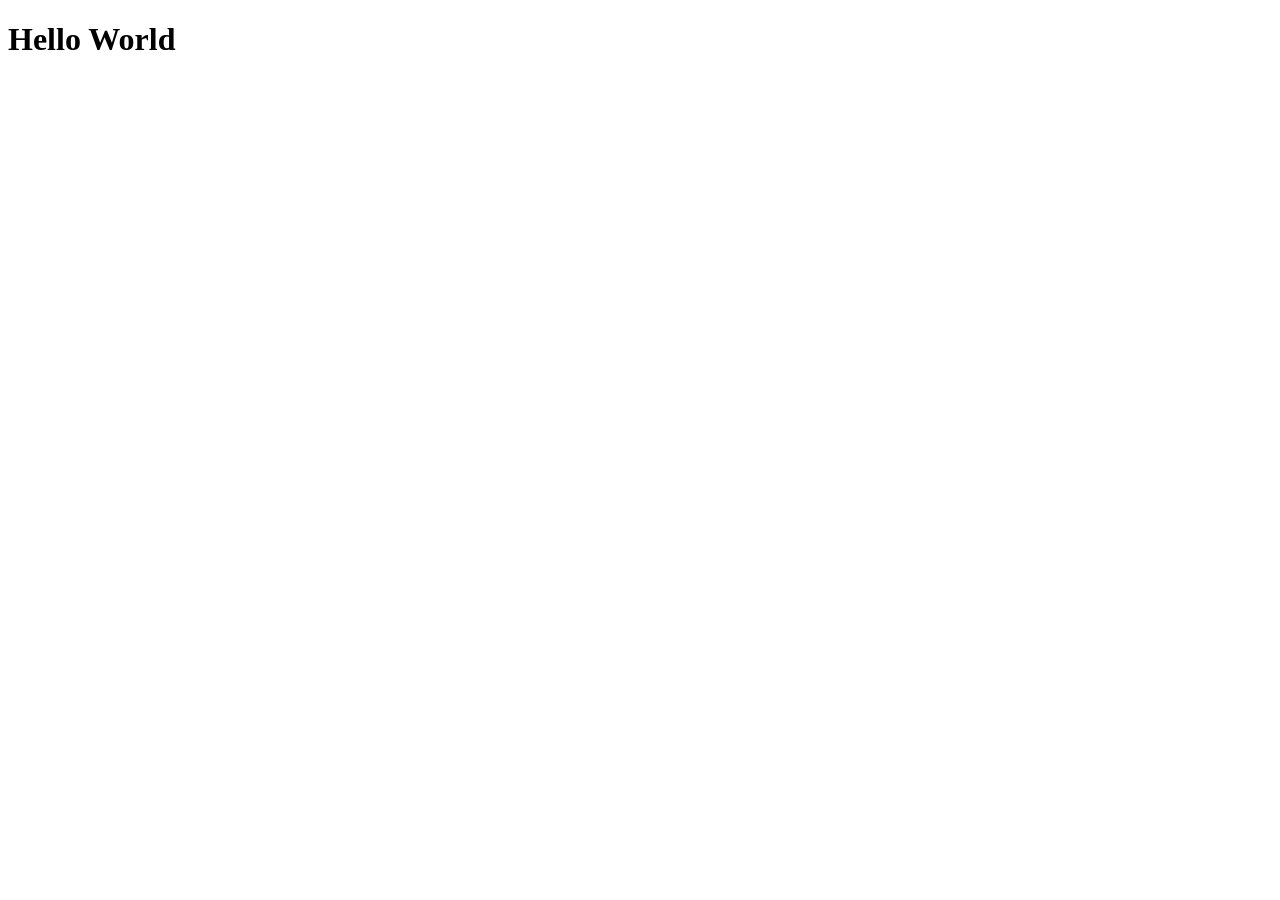
==== index.html @ 066d6e06 "Initial commit" ====
<!DOCTYPE html>
<html lang="en">
<head>
    <meta charset="UTF-8">
    <meta name="viewport" content="width=device-width, initial-scale=1.0">
    <title>Document</title>
</head>
<body>
    <h1>Hello World</h1>
</body>
</html>
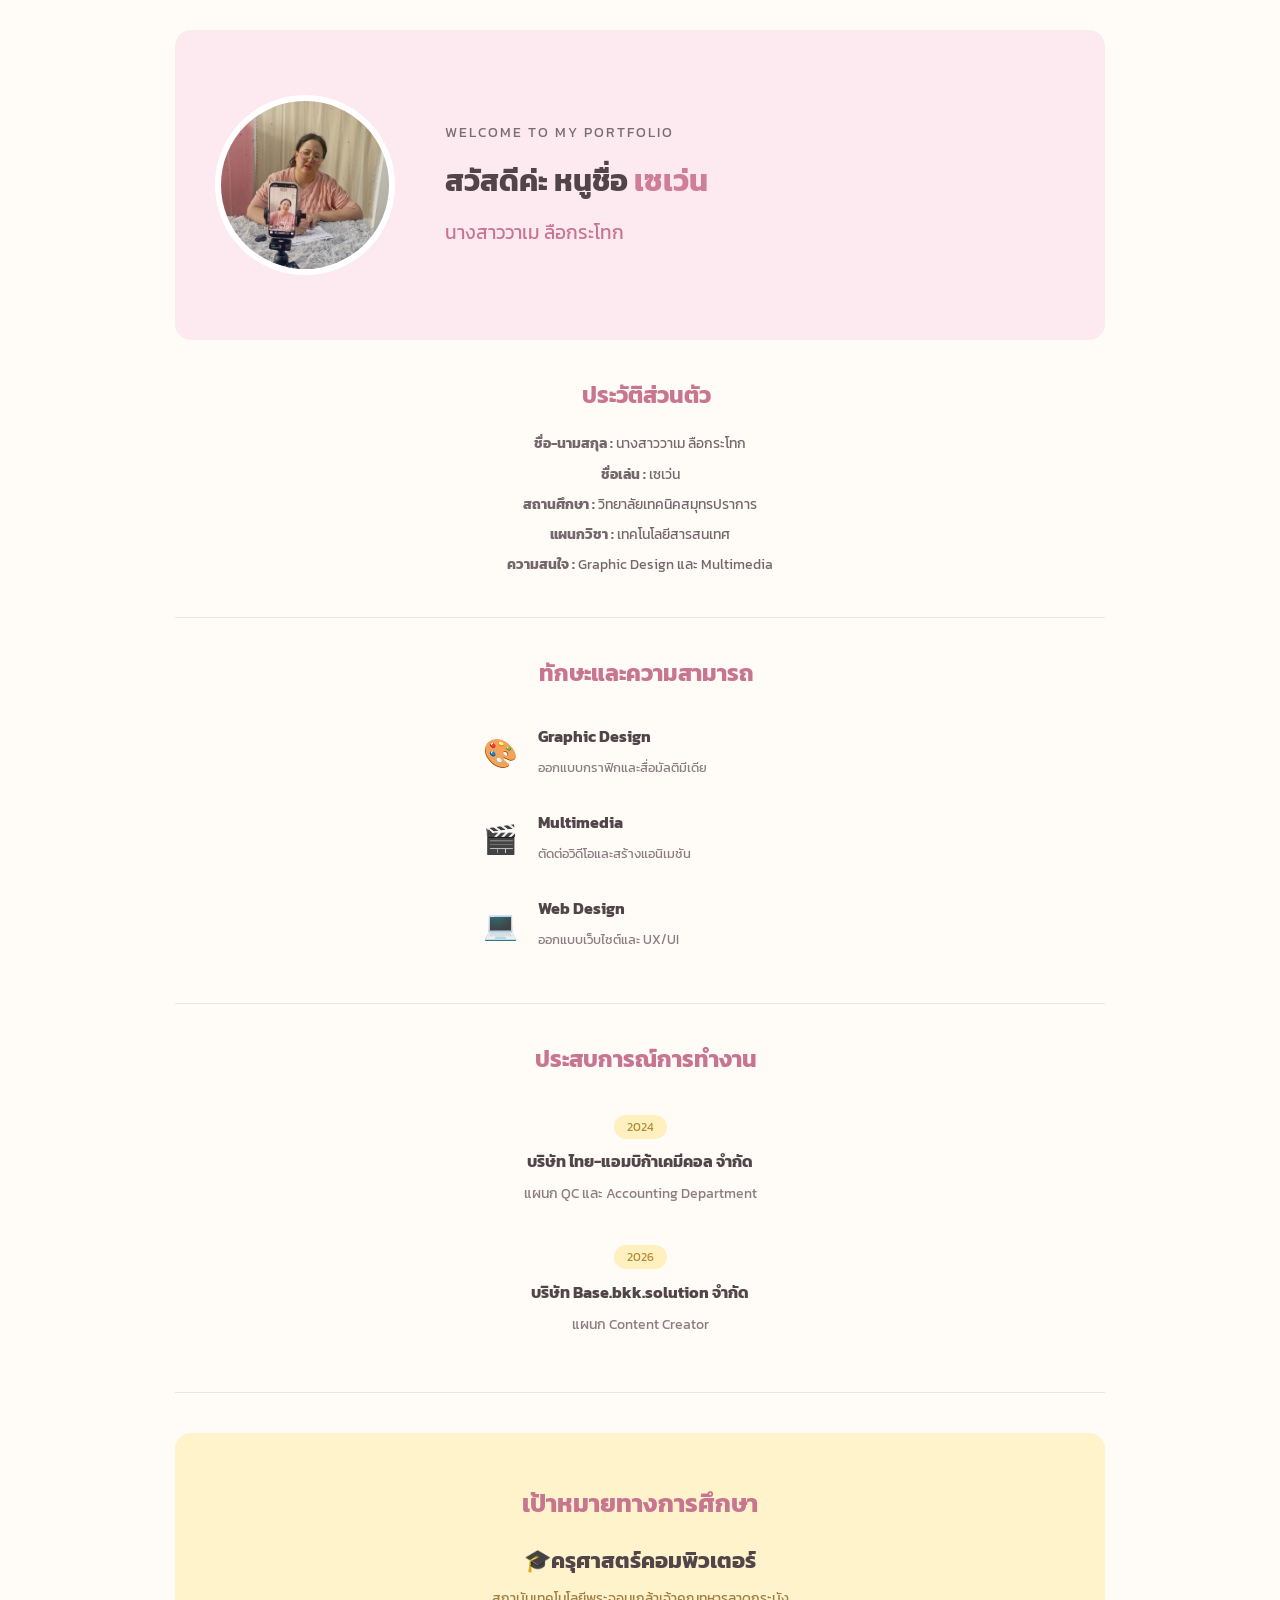
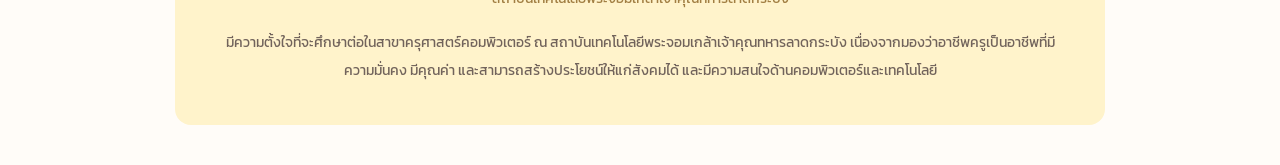
==== commit 2f13f7d9: "about me" ====
--- a/index.html
+++ b/index.html
@@ -1,11 +1,101 @@
+
 <!DOCTYPE html>
-<html lang="en">
+<html lang="th">
 <head>
     <meta charset="UTF-8">
     <meta name="viewport" content="width=device-width, initial-scale=1.0">
-    <title>Document</title>
+    <title>My Portfolio | Seven</title>
+    <link rel="stylesheet" href="style.css">
+    <link href="https://fonts.googleapis.com/css2?family=Kanit:wght@300;400;500;600;700&display=swap" rel="stylesheet">
 </head>
 <body>
-    <h1>Hello World</h1>
+
+    <main class="container">
+
+        <!-- PROFILE -->
+        <section class="profile" id="about">
+            <div class="profile-image">
+                <img src="เว่น.png.jpg" alt="รูปโปรไฟล์ของเซเว่น">
+            </div>
+
+            <div class="profile-text">
+                <p class="tag">WELCOME TO MY PORTFOLIO</p>
+                <h1>สวัสดีค่ะ หนูชื่อ <span>เซเว่น</span></h1>
+                <h2>นางสาววาเม ลือกระโทก</h2>
+            </div>
+        </section>
+
+        <section class="content" id="personal">
+            <h2>ประวัติส่วนตัว</h2>
+            <p><strong>ชื่อ-นามสกุล :</strong> นางสาววาเม ลือกระโทก</p>
+            <p><strong>ชื่อเล่น :</strong> เซเว่น</p>
+            <p><strong>สถานศึกษา :</strong> วิทยาลัยเทคนิคสมุทรปราการ</p>
+            <p><strong>แผนกวิชา :</strong> เทคโนโลยีสารสนเทศ</p>
+            <p><strong>ความสนใจ :</strong> Graphic Design และ Multimedia</p>
+        </section>
+
+        <section class="content" id="skills">
+            <h2>ทักษะและความสามารถ</h2>
+
+            <div class="skill-item">
+                <span>🎨</span>
+                <div>
+                    <h3>Graphic Design</h3>
+                    <p>ออกแบบกราฟิกและสื่อมัลติมีเดีย</p>
+                </div>
+            </div>
+
+            <div class="skill-item">
+                <span>🎬</span>
+                <div>
+                    <h3>Multimedia</h3>
+                    <p>ตัดต่อวิดีโอและสร้างแอนิเมชัน</p>
+                </div>
+            </div>
+
+            <div class="skill-item">
+                <span>💻</span>
+                <div>
+                    <h3>Web Design</h3>
+                    <p>ออกแบบเว็บไซต์และ UX/UI</p>
+                </div>
+            </div>
+        </section>
+
+
+        <section class="content" id="experience">
+            <h2>ประสบการณ์การทำงาน</h2>
+
+            <div class="experience-item">
+                <span class="year">2024</span>
+                <h3>บริษัท ไทย-แอมบิก้าเคมีคอล จำกัด</h3>
+                <p>แผนก QC และ Accounting Department</p>
+            </div>
+
+            <div class="experience-item">
+                <span class="year">2026</span>
+                <h3>บริษัท Base.bkk.solution จำกัด</h3>
+                <p>แผนก Content Creator</p>
+            </div>
+        </section>
+
+        <section class="goal" id="goal">
+            <h2>เป้าหมายทางการศึกษา</h2>
+
+            <h3>🎓ครุศาสตร์คอมพิวเตอร์</h3>
+            <h4>สถาบันเทคโนโลยีพระจอมเกล้าเจ้าคุณทหารลาดกระบัง</h4>
+
+            <p>
+                มีความตั้งใจที่จะศึกษาต่อในสาขาครุศาสตร์คอมพิวเตอร์
+                ณ สถาบันเทคโนโลยีพระจอมเกล้าเจ้าคุณทหารลาดกระบัง
+                เนื่องจากมองว่าอาชีพครูเป็นอาชีพที่มีความมั่นคง
+                มีคุณค่า และสามารถสร้างประโยชน์ให้แก่สังคมได้
+                และมีความสนใจด้านคอมพิวเตอร์และเทคโนโลยี
+            </p>
+
+        </section>
+
+    </main>
+
 </body>
-</html>+</html>
--- a/style.css
+++ b/style.css
@@ -0,0 +1,292 @@
+
+* {
+    margin: 0;
+    padding: 0;
+    box-sizing: border-box;
+    scroll-behavior: smooth;
+}
+
+body {
+    font-family: 'Kanit', sans-serif;
+    background: #FFFCF8;
+    color: #51454A;
+    line-height: 1.8;
+}
+
+/* NAVBAR */
+.navbar {
+    display: flex;
+    justify-content: space-between;
+    align-items: center;
+    padding: 15px 10%;
+    background: white;
+    position: sticky;
+    top: 0;
+    z-index: 100;
+    border-bottom: 1px solid #F3E6E8;
+}
+
+.logo {
+    font-size: 25px;
+    font-weight: 600;
+    color: #CF7E99;
+}
+
+.logo span {
+    color: #EBC45D;
+}
+
+.menu {
+    display: flex;
+    gap: 25px;
+}
+
+.menu a {
+    text-decoration: none;
+    color: #77666B;
+    font-size: 14px;
+}
+
+.menu a:hover {
+    color: #CF7E99;
+}
+
+/* CONTAINER */
+.container {
+    max-width: 1000px;
+    margin: auto;
+    padding: 0 35px;
+}
+
+/* PROFILE */
+.profile {
+    display: flex;
+    align-items: center;
+    gap: 50px;
+    padding: 65px 40px;
+    background: #FCEAF0;
+    margin-top: 30px;
+    border-radius: 16px;
+}
+
+.profile-image {
+    width: 180px;
+    height: 180px;
+    min-width: 180px;
+    border-radius: 50%;
+    overflow: hidden;
+    border: 6px solid white;
+    background: #FFF1C9;
+}
+
+.profile-image img {
+    width: 100%;
+    height: 100%;
+    object-fit: cover;
+    display: block;
+}
+
+.tag {
+    color: #C87591;
+    font-size: 12px;
+    letter-spacing: 2px;
+}
+
+.profile-text h1 {
+    font-size: 30px;
+    margin: 8px 0;
+}
+
+.profile-text h1 span {
+    color: #CF7E99;
+}
+
+.profile-text h2 {
+    font-size: 19px;
+    color: #C87591;
+    font-weight: 400;
+}
+
+.profile-text p {
+    font-size: 14px;
+    color: #796D70;
+}
+
+/* CONTENT */
+.content {
+    padding: 35px 10px;
+    border-bottom: 1px solid #F0E3E5;
+}
+
+.content h2 {
+    font-size: 23px;
+    color: #C87591;
+    margin-bottom: 15px;
+    padding-left: 12px;
+    text-align: center;
+}
+
+.content p {
+    font-size: 14px;
+    color: #75686C;
+    margin: 5px 0;
+    text-align: center;
+}
+
+/* SKILLS */
+.skill-item {
+    display: flex;
+    align-items: center;
+    justify-content: flex-start;
+    gap: 18px;
+    padding: 12px 0;
+    text-align: left;
+    width: 320px;
+    margin: 0 auto;
+}
+
+.skill-item span {
+    font-size: 28px;
+    width: 40px;
+    text-align: center;
+}
+
+.skill-item h3 {
+    font-size: 16px;
+    color: #51454A;
+    text-align: left;
+}
+
+.skill-item p {
+    color: #8B7C80;
+    font-size: 13px;
+    text-align: left;
+}
+
+/* EXPERIENCE */
+.experience-item {
+    padding: 15px 0;
+    text-align: center;
+}
+
+.year {
+    color: #B18A3B;
+    background: #FFF0BF;
+    padding: 3px 13px;
+    border-radius: 20px;
+    font-size: 12px;
+    text-align: center;
+}
+
+.experience-item h3 {
+    font-size: 16px;
+    margin-top: 8px;
+}
+
+.experience-item p {
+    color: #8B7C80;
+}
+
+/* GOAL */
+.goal {
+    margin: 40px 0;
+    padding: 40px 45px;
+    text-align: center;
+    background: #FFF3CB;
+    border-radius: 16px;
+}
+
+.goal-tag {
+    color: #B18A3B;
+    font-size: 12px;
+    letter-spacing: 2px;
+}
+
+.goal h2 {
+    color: #C87591;
+    font-size: 25px;
+    margin: 8px 0 15px;
+}
+
+.goal h3 {
+    font-size: 22px;
+}
+
+.goal h4 {
+    font-size: 14px;
+    font-weight: 400;
+    color: #A17E43;
+    margin: 5px 0 18px;
+}
+
+.goal p {
+    font-size: 14px;
+    line-height: 2;
+    color: #71635B;
+}
+
+.quote {
+    margin-top: 20px;
+    color: #B18A3B;
+    font-size: 14px;
+}
+
+/* FOOTER */
+footer {
+    background: #F8E2E9;
+    text-align: center;
+    padding: 25px;
+    color: #B76E89;
+}
+
+footer h3 {
+    letter-spacing: 2px;
+}
+
+footer p,
+footer small {
+    font-size: 13px;
+}
+
+/* MOBILE */
+@media (max-width: 768px) {
+    .navbar {
+        flex-direction: column;
+        gap: 10px;
+    }
+
+    .menu {
+        gap: 12px;
+        flex-wrap: wrap;
+        justify-content: center;
+    }
+
+    .menu a {
+        font-size: 12px;
+    }
+
+    .container {
+        padding: 0 18px;
+    }
+
+    .profile {
+        flex-direction: column;
+        text-align: center;
+        padding: 35px 20px;
+        gap: 20px;
+    }
+
+    .profile-image {
+        width: 145px;
+        height: 145px;
+        min-width: 145px;
+    }
+
+    .profile-text h1 {
+        font-size: 24px;
+    }
+
+    .goal {
+        padding: 30px 20px;
+    }
+}
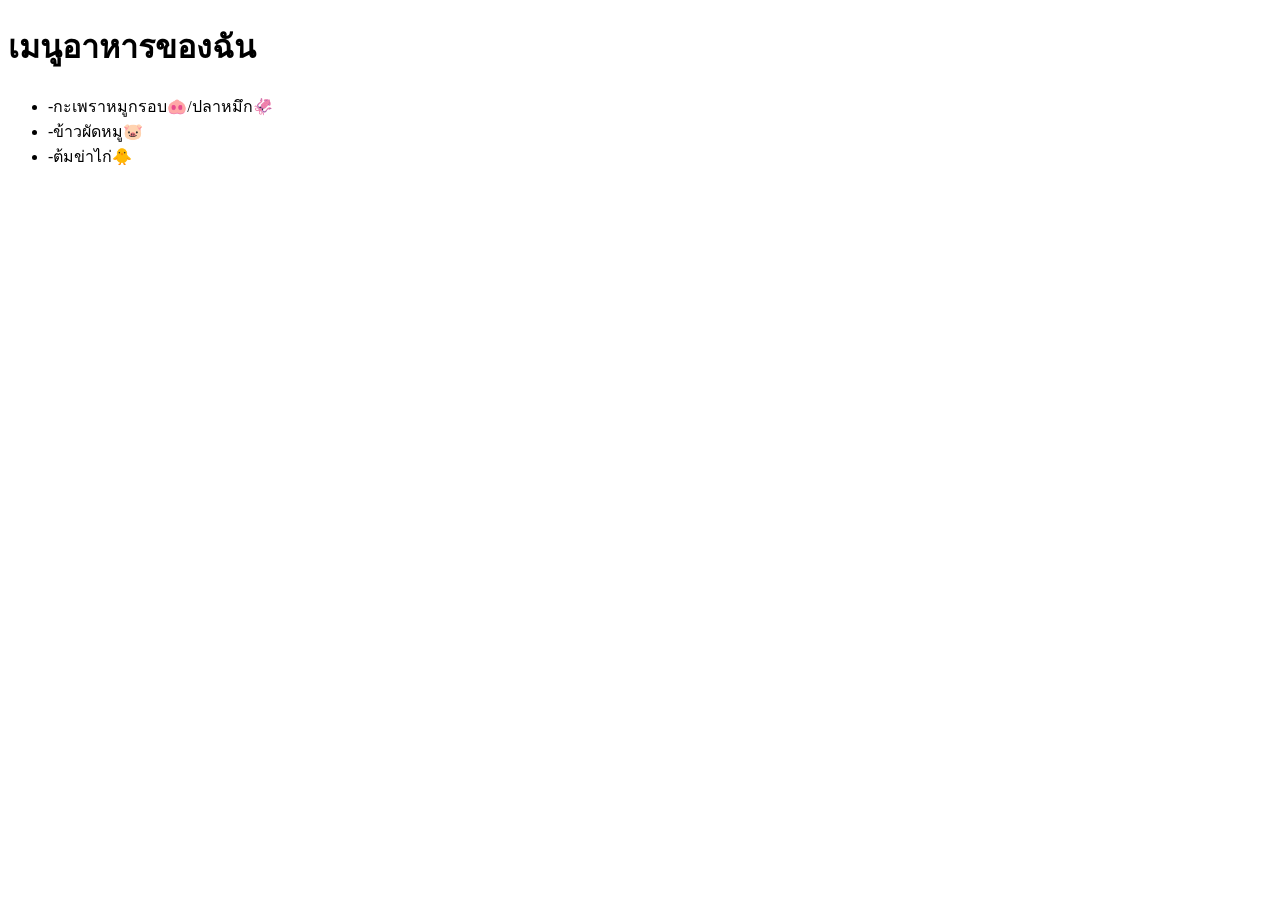
==== commit 45cd61fd: "profile" ====
--- a/index.html
+++ b/index.html
@@ -4,98 +4,32 @@
 <head>
     <meta charset="UTF-8">
     <meta name="viewport" content="width=device-width, initial-scale=1.0">
-    <title>My Portfolio | Seven</title>
-    <link rel="stylesheet" href="style.css">
-    <link href="https://fonts.googleapis.com/css2?family=Kanit:wght@300;400;500;600;700&display=swap" rel="stylesheet">
+    <title>เมนูอาหาร</title>
 </head>
 <body>
+    <h1>เมนูอาหารของฉัน</h1>
+    <ul id="menu"></ul>
 
-    <main class="container">
+    <script>
+        fetch('./Menu.text')
+            .then(response => {
+                if (!response.ok) throw new Error('ไม่พบไฟล์ Menu.text');
+                return response.text();
+            })
+            .then(data => {
+                const menu = document.getElementById('menu');
 
-        <!-- PROFILE -->
-        <section class="profile" id="about">
-            <div class="profile-image">
-                <img src="เว่น.png.jpg" alt="รูปโปรไฟล์ของเซเว่น">
-            </div>
-
-            <div class="profile-text">
-                <p class="tag">WELCOME TO MY PORTFOLIO</p>
-                <h1>สวัสดีค่ะ หนูชื่อ <span>เซเว่น</span></h1>
-                <h2>นางสาววาเม ลือกระโทก</h2>
-            </div>
-        </section>
-
-        <section class="content" id="personal">
-            <h2>ประวัติส่วนตัว</h2>
-            <p><strong>ชื่อ-นามสกุล :</strong> นางสาววาเม ลือกระโทก</p>
-            <p><strong>ชื่อเล่น :</strong> เซเว่น</p>
-            <p><strong>สถานศึกษา :</strong> วิทยาลัยเทคนิคสมุทรปราการ</p>
-            <p><strong>แผนกวิชา :</strong> เทคโนโลยีสารสนเทศ</p>
-            <p><strong>ความสนใจ :</strong> Graphic Design และ Multimedia</p>
-        </section>
-
-        <section class="content" id="skills">
-            <h2>ทักษะและความสามารถ</h2>
-
-            <div class="skill-item">
-                <span>🎨</span>
-                <div>
-                    <h3>Graphic Design</h3>
-                    <p>ออกแบบกราฟิกและสื่อมัลติมีเดีย</p>
-                </div>
-            </div>
-
-            <div class="skill-item">
-                <span>🎬</span>
-                <div>
-                    <h3>Multimedia</h3>
-                    <p>ตัดต่อวิดีโอและสร้างแอนิเมชัน</p>
-                </div>
-            </div>
-
-            <div class="skill-item">
-                <span>💻</span>
-                <div>
-                    <h3>Web Design</h3>
-                    <p>ออกแบบเว็บไซต์และ UX/UI</p>
-                </div>
-            </div>
-        </section>
-
-
-        <section class="content" id="experience">
-            <h2>ประสบการณ์การทำงาน</h2>
-
-            <div class="experience-item">
-                <span class="year">2024</span>
-                <h3>บริษัท ไทย-แอมบิก้าเคมีคอล จำกัด</h3>
-                <p>แผนก QC และ Accounting Department</p>
-            </div>
-
-            <div class="experience-item">
-                <span class="year">2026</span>
-                <h3>บริษัท Base.bkk.solution จำกัด</h3>
-                <p>แผนก Content Creator</p>
-            </div>
-        </section>
-
-        <section class="goal" id="goal">
-            <h2>เป้าหมายทางการศึกษา</h2>
-
-            <h3>🎓ครุศาสตร์คอมพิวเตอร์</h3>
-            <h4>สถาบันเทคโนโลยีพระจอมเกล้าเจ้าคุณทหารลาดกระบัง</h4>
-
-            <p>
-                มีความตั้งใจที่จะศึกษาต่อในสาขาครุศาสตร์คอมพิวเตอร์
-                ณ สถาบันเทคโนโลยีพระจอมเกล้าเจ้าคุณทหารลาดกระบัง
-                เนื่องจากมองว่าอาชีพครูเป็นอาชีพที่มีความมั่นคง
-                มีคุณค่า และสามารถสร้างประโยชน์ให้แก่สังคมได้
-                และมีความสนใจด้านคอมพิวเตอร์และเทคโนโลยี
-            </p>
-
-        </section>
-
-    </main>
-
+                data.split(/\r?\n/).forEach(line => {
+                    if (line.trim()) {
+                        const li = document.createElement('li');
+                        li.textContent = line;
+                        menu.appendChild(li);
+                    }
+                });
+            })
+            .catch(error => {
+                document.getElementById('menu').textContent = error.message;
+            });
+    </script>
 </body>
 </html>
